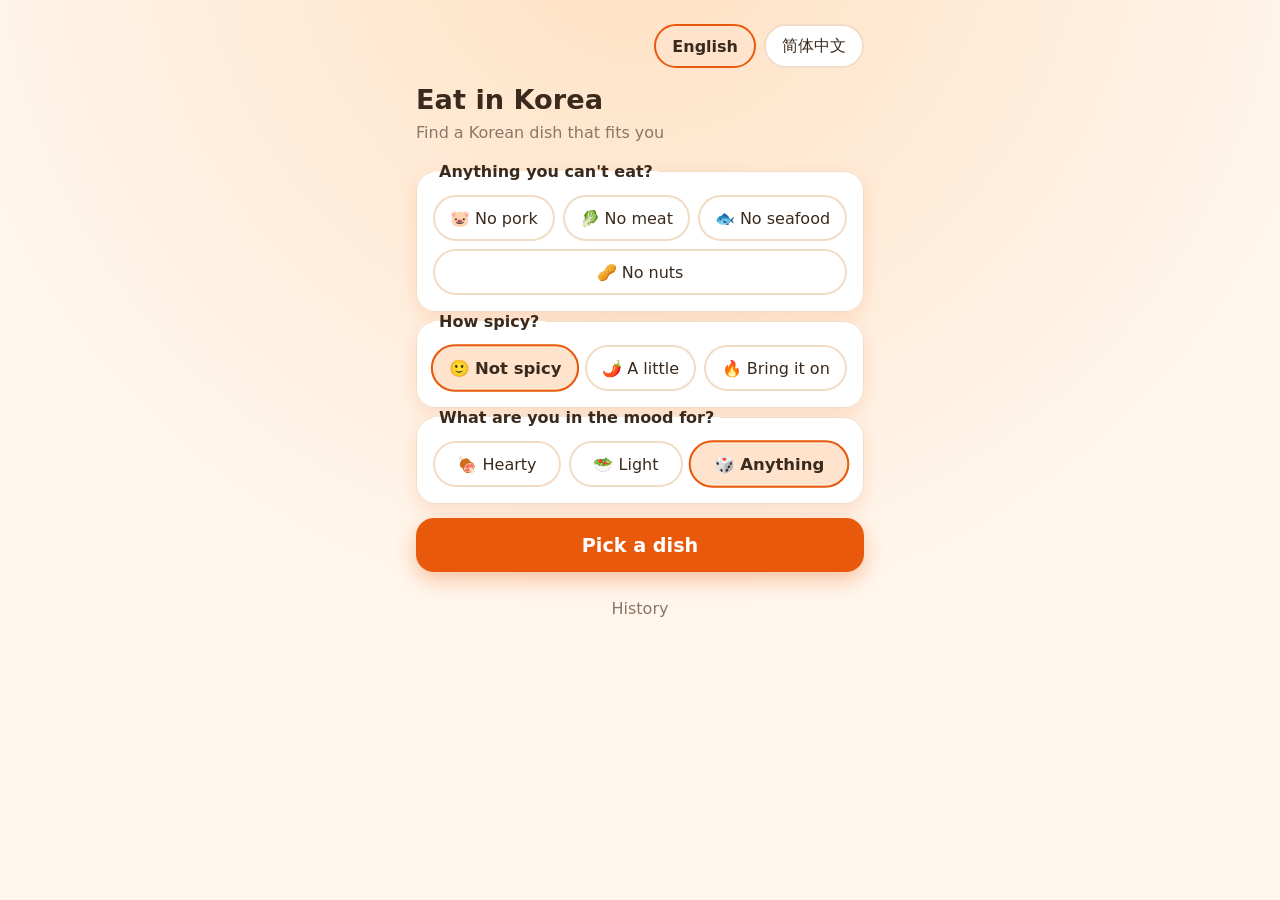
==== index.html @ f7c619ef "feat: add ask/result/staff/history screens Co-Authored-By: Claude Sonnet 5.5 <noreply@anthropic.com>" ====
<!doctype html>
<html lang="en">
<head>
<meta charset="utf-8">
<meta name="viewport" content="width=device-width, initial-scale=1">
<title>Eat in Korea</title>
<meta name="theme-color" content="#fff6ec">
<link rel="stylesheet" href="style.css">
</head>
<body>
<main>
  <div class="langs" id="langs">
    <button type="button" data-lang="en" data-s="langEn"></button>
    <button type="button" data-lang="zh" data-s="langZh"></button>
  </div>

  <section id="ask">
    <h1 id="ask-title" tabindex="-1" data-s="title"></h1>
    <p class="sub" data-s="subtitle"></p>
    <div id="questions"></div>
    <button id="go" class="primary" data-s="go"></button>
    <button id="to-history" class="link" data-s="historyLink"></button>
  </section>

  <section id="result" hidden>
    <div id="menu" class="menu">
      <span class="tag" data-s="pickedTag"></span>
      <div id="menu-emoji" class="emoji" aria-hidden="true"></div>
      <h2 id="menu-name" tabindex="-1"></h2>
      <p class="ko" id="menu-ko"></p>
      <p class="spice" id="menu-spice"></p>
      <p class="contains" data-s="contains"></p>
      <ul class="tags" id="menu-tags"></ul>
      <p class="desc" id="menu-desc"></p>
    </div>
    <div id="no-match" class="menu" hidden>
      <div class="emoji" aria-hidden="true">🤔</div>
      <h2 id="no-match-title" tabindex="-1" data-s="noMatch"></h2>
      <p class="desc" data-s="noMatchHint"></p>
    </div>
    <p class="disclaimer" data-s="disclaimer"></p>
    <button id="staff-btn" class="primary" data-s="showStaff"></button>
    <button id="nearby" data-s="findNearby"></button>
    <button id="another" data-s="another"></button>
    <button id="back" class="link" data-s="back"></button>
  </section>

  <section id="staff" hidden lang="ko">
    <h1 id="staff-dish" tabindex="-1"></h1>
    <p class="order" id="staff-order"></p>
    <ul id="staff-notes"></ul>
    <button id="staff-back" class="link" data-s="staffBack"></button>
  </section>

  <section id="history" hidden>
    <h1 id="history-title" tabindex="-1" data-s="historyTitle"></h1>
    <ul id="history-list"></ul>
    <p id="history-empty" data-s="noHistory"></p>
    <button id="history-back" class="link" data-s="back"></button>
  </section>
</main>
<script src="strings.js"></script>
<script src="menus.js"></script>
<script src="logic.js"></script>
<script src="app.js"></script>
</body>
</html>
---- style.css ----
:root {
  --bg: #fff6ec; --glow: #ffe0c2; --fg: #3a2a1d; --muted: #8b7766;
  --accent: #e8590c; --accent-fg: #fff; --accent-soft: #ffe3cc;
  --card: #fff; --card-border: #f1dcc6;
  --shadow: 0 6px 18px rgba(232, 89, 12, .14);
  color-scheme: light dark;
}
@media (prefers-color-scheme: dark) {
  :root {
    --bg: #1f1812; --glow: #3a2416; --fg: #f6ece2; --muted: #b4a191;
    --accent-soft: #5a3420;
    --card: #2b221b; --card-border: #43372c;
    --shadow: 0 6px 18px rgba(0, 0, 0, .35);
  }
}
* { box-sizing: border-box; }
[hidden] { display: none !important; }
body {
  margin: 0; min-height: 100vh; color: var(--fg);
  background: radial-gradient(circle at 50% -10%, var(--glow), var(--bg) 60%) no-repeat var(--bg);
  font-family: system-ui, -apple-system, "Apple SD Gothic Neo", "Malgun Gothic", sans-serif;
}
main { max-width: 480px; margin: 0 auto; padding: 24px 16px 40px; }
section { display: flex; flex-direction: column; gap: 14px; }
h1 { font-size: 1.7rem; margin: 8px 0 0; }
.sub { margin: -6px 0 6px; color: var(--muted); }

fieldset {
  border: 1px solid var(--card-border); border-radius: 20px; background: var(--card);
  box-shadow: var(--shadow); padding: 14px 16px 16px; margin: 0;
}
legend { font-weight: 700; padding: 0 6px; }
.chips { display: flex; flex-wrap: wrap; gap: 8px; }
.chips button {
  flex: 1 1 auto; min-height: 46px; padding: 0 14px; font-size: 1rem;
  border: 2px solid var(--card-border); border-radius: 999px;
  background: var(--card); color: var(--fg);
  transition: transform .12s, background-color .12s, border-color .12s;
}
.chips button[aria-pressed="true"] {
  background: var(--accent-soft); border-color: var(--accent); font-weight: 700; transform: scale(1.03);
}

button { font: inherit; cursor: pointer; }
section > button {
  min-height: 54px; font-size: 1.1rem; border-radius: 18px;
  border: 2px solid var(--card-border); background: var(--card); color: var(--fg);
  box-shadow: var(--shadow); transition: transform .12s;
}
section > button:active { transform: scale(.97); }
/* Bold 19px text on #e8590c: contrast 3.6:1, above the 3:1 AA bar for large text. */
section > button.primary {
  background: var(--accent); color: var(--accent-fg); border: 0;
  font-size: 1.2rem; font-weight: 800; box-shadow: 0 8px 20px rgba(232, 89, 12, .32);
}
section > button.link { min-height: 44px; background: none; border: 0; box-shadow: none; color: var(--muted); font-size: 1rem; }
button:disabled { opacity: .5; }
button:focus-visible { outline: 3px solid var(--accent); outline-offset: 2px; }
[tabindex="-1"]:focus { outline: none; }

.menu { text-align: center; padding: 28px 0 8px; }
.tag { display: inline-block; margin: 0 0 18px; padding: 4px 14px; border-radius: 999px; background: var(--accent-soft); font-size: .9rem; font-weight: 700; }
.emoji {
  display: grid; place-items: center; width: 9rem; height: 9rem; margin: 0 auto;
  font-size: 5.5rem; line-height: 1; border-radius: 50%;
  background: var(--accent-soft); box-shadow: var(--shadow);
}
.pop .emoji { animation: pop .55s cubic-bezier(.3, 1.4, .5, 1); }
@keyframes pop {
  0% { transform: scale(.3) rotate(-14deg); opacity: 0; }
  60% { transform: scale(1.12) rotate(5deg); opacity: 1; }
  100% { transform: scale(1) rotate(0); }
}
@media (prefers-reduced-motion: reduce) { .pop .emoji { animation: none; } }
.menu h2 { font-size: 2.3rem; margin: 20px 0 0; overflow-wrap: anywhere; }
#notice { text-align: center; color: var(--muted); min-height: 1.5em; margin: 0; }
.copy-text { user-select: all; -webkit-user-select: all; font-weight: 700; color: var(--fg); padding: 2px 6px; border: 1px dashed var(--card-border); }

#history-list { list-style: none; padding: 0; margin: 0; display: flex; flex-direction: column; gap: 10px; }
#history-list li {
  display: flex; align-items: center; gap: 8px; padding: 4px 8px 4px 16px;
  background: var(--card); border: 1px solid var(--card-border); border-radius: 16px; box-shadow: var(--shadow);
}
#history-list .name { flex: 1; font-weight: 700; overflow-wrap: anywhere; }
#history-list time { color: var(--muted); font-size: .9rem; }
#history-list button { min-width: 44px; min-height: 44px; border: 0; background: none; color: var(--muted); font-size: 1.1rem; }
#history-empty { color: var(--muted); }

/* eat-in-korea additions */
.langs { display: flex; gap: 8px; justify-content: flex-end; margin-bottom: 8px; }
.langs button {
  min-height: 44px; padding: 0 16px; font-size: 1rem; border-radius: 999px;
  border: 2px solid var(--card-border); background: var(--card); color: var(--fg);
}
.langs button[aria-pressed="true"] { background: var(--accent-soft); border-color: var(--accent); font-weight: 700; }
.menu .ko { margin: 6px 0 0; color: var(--muted); font-size: 1.1rem; }
.spice { margin: 8px 0 0; font-size: 1.3rem; min-height: 1.6em; }
.contains { margin: 14px 0 0; color: var(--muted); font-size: .9rem; }
.tags { list-style: none; padding: 0; margin: 6px 0 0; display: flex; flex-wrap: wrap; gap: 6px; justify-content: center; }
.tags li { padding: 4px 12px; border-radius: 999px; background: var(--card); border: 1px solid var(--card-border); font-size: .95rem; }
.desc { margin: 14px 0 0; line-height: 1.5; }
.disclaimer { margin: 0; padding: 12px 14px; border-radius: 14px; background: var(--card); border: 1px solid var(--card-border); color: var(--muted); font-size: .9rem; line-height: 1.45; }
#no-match .emoji { margin-bottom: 16px; }
#staff { background: #fff; color: #000; margin: -24px -16px -40px; padding: 24px 16px 40px; min-height: 100vh; }
#staff h1 { font-size: 3.2rem; line-height: 1.2; margin: 12px 0 0; overflow-wrap: anywhere; }
#staff .order { font-size: 2.2rem; font-weight: 700; margin: 0; }
#staff ul { list-style: none; padding: 0; margin: 0; display: flex; flex-direction: column; gap: 14px; }
#staff li { font-size: 1.7rem; line-height: 1.4; padding-top: 14px; border-top: 2px solid #ddd; }
#staff > button.link { color: #444; }
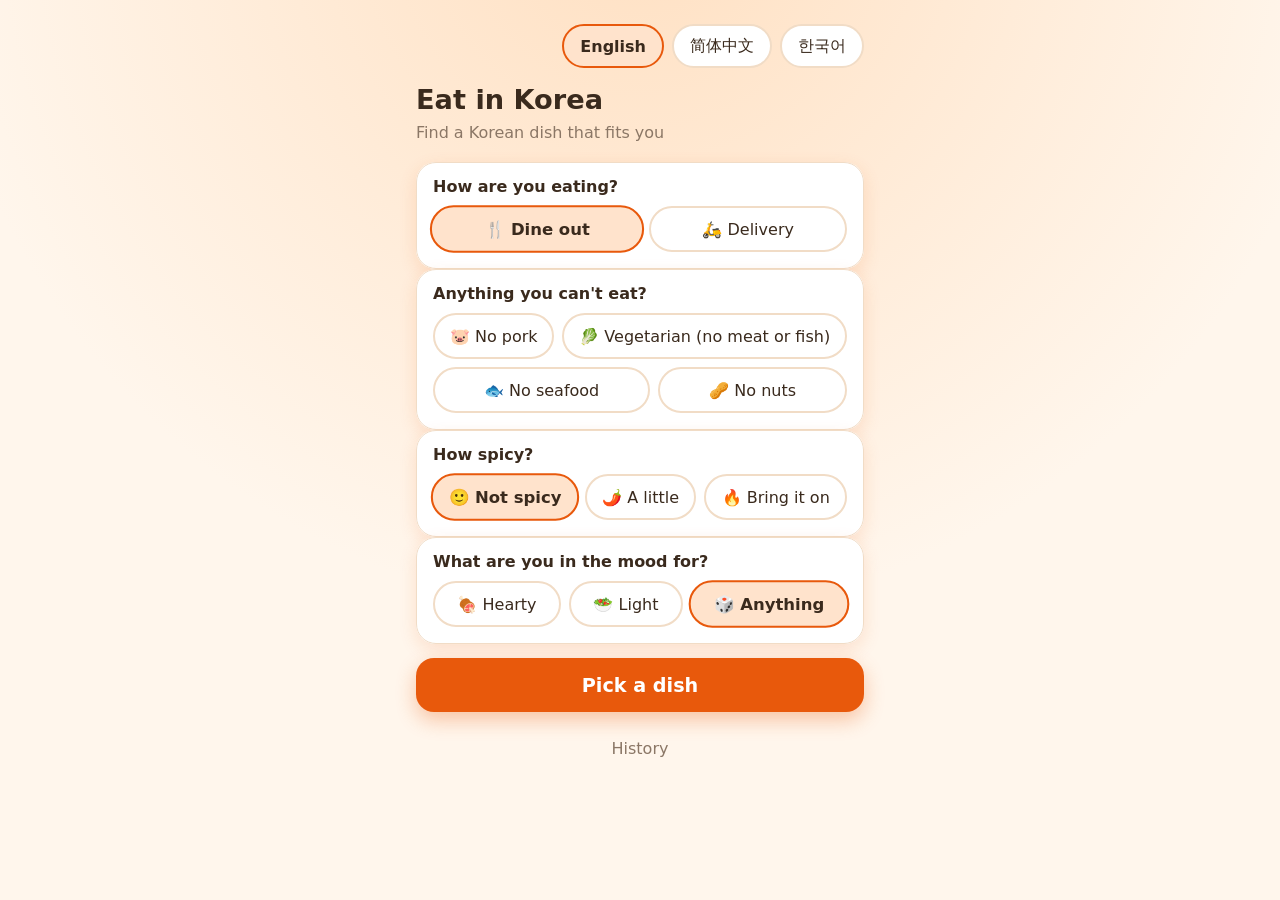
==== commit b8deab8d: "feat: Korean UI, delivery shortcuts, card title fix Co-Authored-By: Claude Sonnet 5.5 <noreply@anthr" ====
--- a/index.html
+++ b/index.html
@@ -5,6 +5,8 @@
 <meta name="viewport" content="width=device-width, initial-scale=1">
 <title>Eat in Korea</title>
 <meta name="theme-color" content="#fff6ec">
+<link rel="manifest" href="manifest.json">
+<link rel="apple-touch-icon" href="icon-192.png">
 <link rel="stylesheet" href="style.css">
 </head>
 <body>
@@ -12,6 +14,7 @@
   <div class="langs" id="langs">
     <button type="button" data-lang="en" data-s="langEn"></button>
     <button type="button" data-lang="zh" data-s="langZh"></button>
+    <button type="button" data-lang="ko" data-s="langKo"></button>
   </div>
 
   <section id="ask">
@@ -41,6 +44,9 @@
     <p class="disclaimer" data-s="disclaimer"></p>
     <button id="staff-btn" class="primary" data-s="showStaff"></button>
     <button id="nearby" data-s="findNearby"></button>
+    <button id="delivery-coupang" class="primary" data-s="deliveryCoupang"></button>
+    <button id="delivery-baemin" data-s="deliveryBaemin"></button>
+    <p id="delivery-hint" class="hint" aria-live="polite"></p>
     <button id="another" data-s="another"></button>
     <button id="back" class="link" data-s="back"></button>
   </section>
--- a/style.css
+++ b/style.css
@@ -29,8 +29,9 @@
   border: 1px solid var(--card-border); border-radius: 20px; background: var(--card);
   box-shadow: var(--shadow); padding: 14px 16px 16px; margin: 0;
 }
-legend { font-weight: 700; padding: 0 6px; }
-.chips { display: flex; flex-wrap: wrap; gap: 8px; }
+/* A floated legend sits inside the card instead of straddling its top border. */
+legend { float: left; width: 100%; padding: 0; margin-bottom: 10px; font-weight: 700; }
+.chips { clear: both; display: flex; flex-wrap: wrap; gap: 8px; }
 .chips button {
   flex: 1 1 auto; min-height: 46px; padding: 0 14px; font-size: 1rem;
   border: 2px solid var(--card-border); border-radius: 999px;
@@ -54,7 +55,6 @@
   font-size: 1.2rem; font-weight: 800; box-shadow: 0 8px 20px rgba(232, 89, 12, .32);
 }
 section > button.link { min-height: 44px; background: none; border: 0; box-shadow: none; color: var(--muted); font-size: 1rem; }
-button:disabled { opacity: .5; }
 button:focus-visible { outline: 3px solid var(--accent); outline-offset: 2px; }
 [tabindex="-1"]:focus { outline: none; }
 
@@ -73,8 +73,6 @@
 }
 @media (prefers-reduced-motion: reduce) { .pop .emoji { animation: none; } }
 .menu h2 { font-size: 2.3rem; margin: 20px 0 0; overflow-wrap: anywhere; }
-#notice { text-align: center; color: var(--muted); min-height: 1.5em; margin: 0; }
-.copy-text { user-select: all; -webkit-user-select: all; font-weight: 700; color: var(--fg); padding: 2px 6px; border: 1px dashed var(--card-border); }
 
 #history-list { list-style: none; padding: 0; margin: 0; display: flex; flex-direction: column; gap: 10px; }
 #history-list li {
@@ -93,6 +91,9 @@
   border: 2px solid var(--card-border); background: var(--card); color: var(--fg);
 }
 .langs button[aria-pressed="true"] { background: var(--accent-soft); border-color: var(--accent); font-weight: 700; }
+.hint { margin: 0; text-align: center; line-height: 1.5; }
+.hint:empty { display: none; }
+.hint strong { user-select: all; font-size: 1.3rem; display: block; margin-top: 4px; }
 .menu .ko { margin: 6px 0 0; color: var(--muted); font-size: 1.1rem; }
 .spice { margin: 8px 0 0; font-size: 1.3rem; min-height: 1.6em; }
 .contains { margin: 14px 0 0; color: var(--muted); font-size: .9rem; }
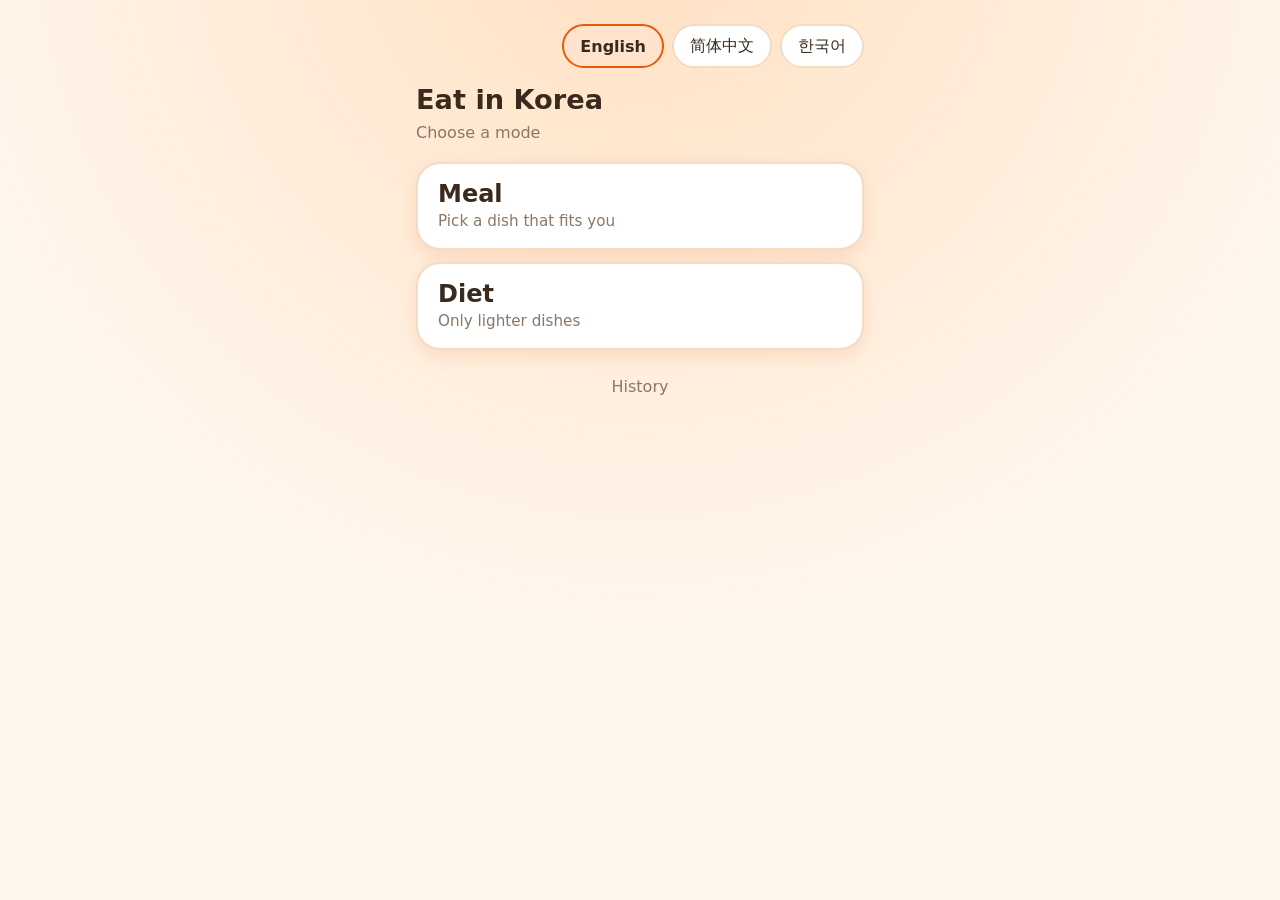
==== commit ba80cb65: "feat: home screen, modes, home cooking and diet UI Co-Authored-By: Claude Sonnet 5.5 <noreply@anthro" ====
--- a/index.html
+++ b/index.html
@@ -17,12 +17,19 @@
     <button type="button" data-lang="ko" data-s="langKo"></button>
   </div>
 
-  <section id="ask">
+  <section id="home">
+    <h1 id="home-title" tabindex="-1" data-s="title"></h1>
+    <p class="sub" data-s="pickMode"></p>
+    <div id="modes"></div>
+    <button id="home-history" class="link" data-s="historyLink"></button>
+  </section>
+
+  <section id="ask" hidden>
+    <button id="ask-back" class="link" data-s="backToModes"></button>
     <h1 id="ask-title" tabindex="-1" data-s="title"></h1>
     <p class="sub" data-s="subtitle"></p>
     <div id="questions"></div>
     <button id="go" class="primary" data-s="go"></button>
-    <button id="to-history" class="link" data-s="historyLink"></button>
   </section>
 
   <section id="result" hidden>
@@ -41,11 +48,13 @@
       <h2 id="no-match-title" tabindex="-1" data-s="noMatch"></h2>
       <p class="desc" data-s="noMatchHint"></p>
     </div>
+    <p id="diet-note" class="disclaimer diet-note" data-s="dietNote"></p>
     <p class="disclaimer" data-s="disclaimer"></p>
     <button id="staff-btn" class="primary" data-s="showStaff"></button>
     <button id="nearby" data-s="findNearby"></button>
-    <button id="delivery-coupang" class="primary" data-s="deliveryCoupang"></button>
-    <button id="delivery-baemin" data-s="deliveryBaemin"></button>
+    <button id="recipe-btn" class="primary" data-s="recipe"></button>
+    <button id="delivery-coupang" lang="ko" class="primary" data-s="deliveryCoupang"></button>
+    <button id="delivery-baemin" lang="ko" data-s="deliveryBaemin"></button>
     <p id="delivery-hint" class="hint" aria-live="polite"></p>
     <button id="another" data-s="another"></button>
     <button id="back" class="link" data-s="back"></button>
@@ -67,6 +76,7 @@
 </main>
 <script src="strings.js"></script>
 <script src="menus.js"></script>
+<script src="modes.js"></script>
 <script src="logic.js"></script>
 <script src="app.js"></script>
 </body>
--- a/style.css
+++ b/style.css
@@ -108,3 +108,17 @@
 #staff ul { list-style: none; padding: 0; margin: 0; display: flex; flex-direction: column; gap: 14px; }
 #staff li { font-size: 1.7rem; line-height: 1.4; padding-top: 14px; border-top: 2px solid #ddd; }
 #staff > button.link { color: #444; }
+
+/* modes */
+#modes { display: flex; flex-direction: column; gap: 12px; }
+.mode-card {
+  display: flex; flex-direction: column; gap: 4px; align-items: flex-start; text-align: left;
+  min-height: 88px; padding: 16px 20px; border-radius: 24px;
+  border: 2px solid var(--card-border); background: var(--card); color: var(--fg);
+  box-shadow: var(--shadow); transition: transform .12s;
+}
+.mode-card:active { transform: scale(.97); }
+.mode-name { font-size: 1.5rem; font-weight: 800; }
+.mode-desc { font-size: .95rem; color: var(--muted); }
+.diet-note { border-color: var(--accent); background: var(--accent-soft); color: var(--fg); font-weight: 600; }
+#ask > button.link { align-self: flex-start; }
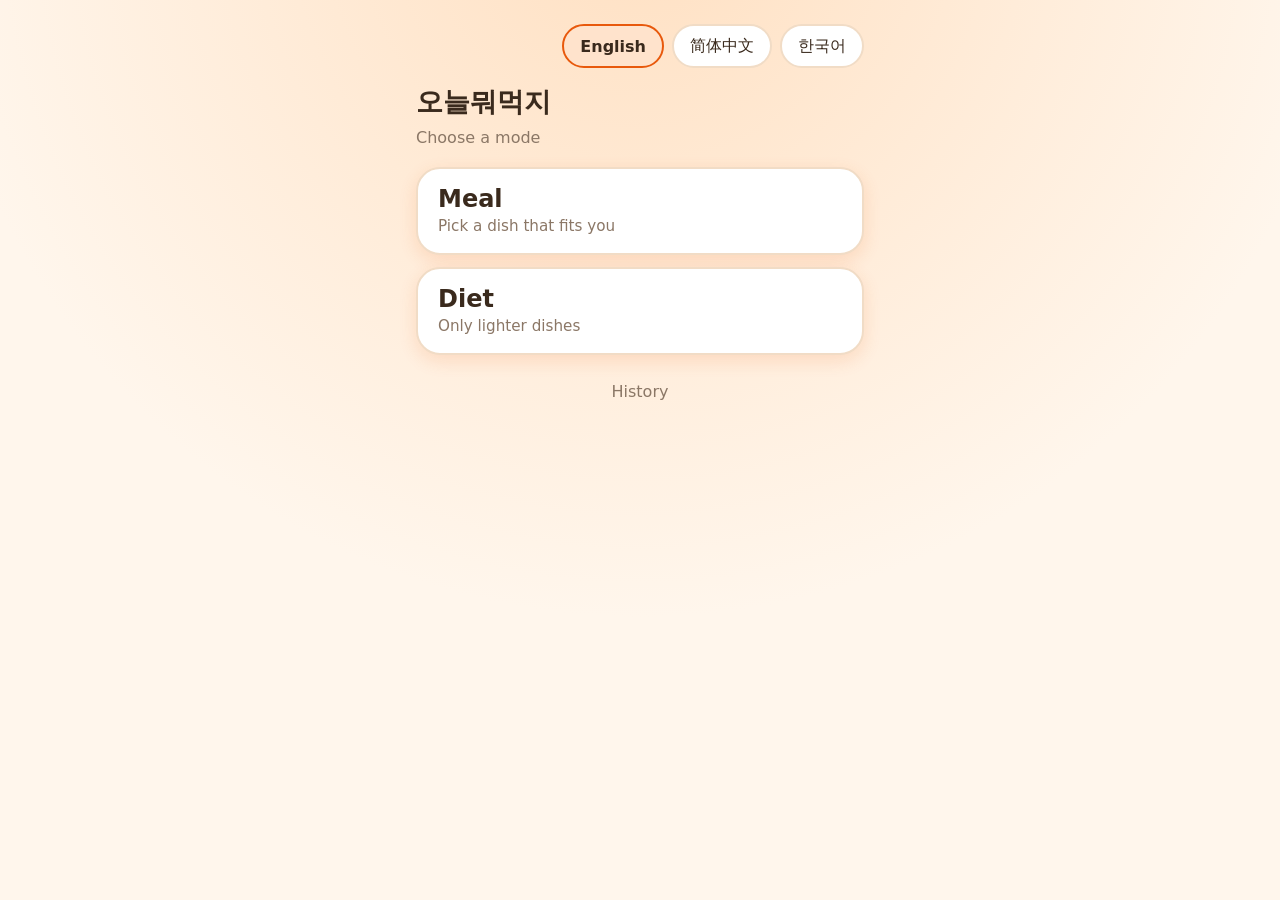
==== commit 8a44eba8: "feat: rename app to 오늘뭐먹지 in all languages, bump cache to eik-v9 Co-Authored-By: Claude Sonnet 5.5 <" ====
--- a/index.html
+++ b/index.html
@@ -3,7 +3,7 @@
 <head>
 <meta charset="utf-8">
 <meta name="viewport" content="width=device-width, initial-scale=1">
-<title>Eat in Korea</title>
+<title>오늘뭐먹지</title>
 <meta name="theme-color" content="#fff6ec">
 <link rel="manifest" href="manifest.json">
 <link rel="apple-touch-icon" href="icon-192.png">
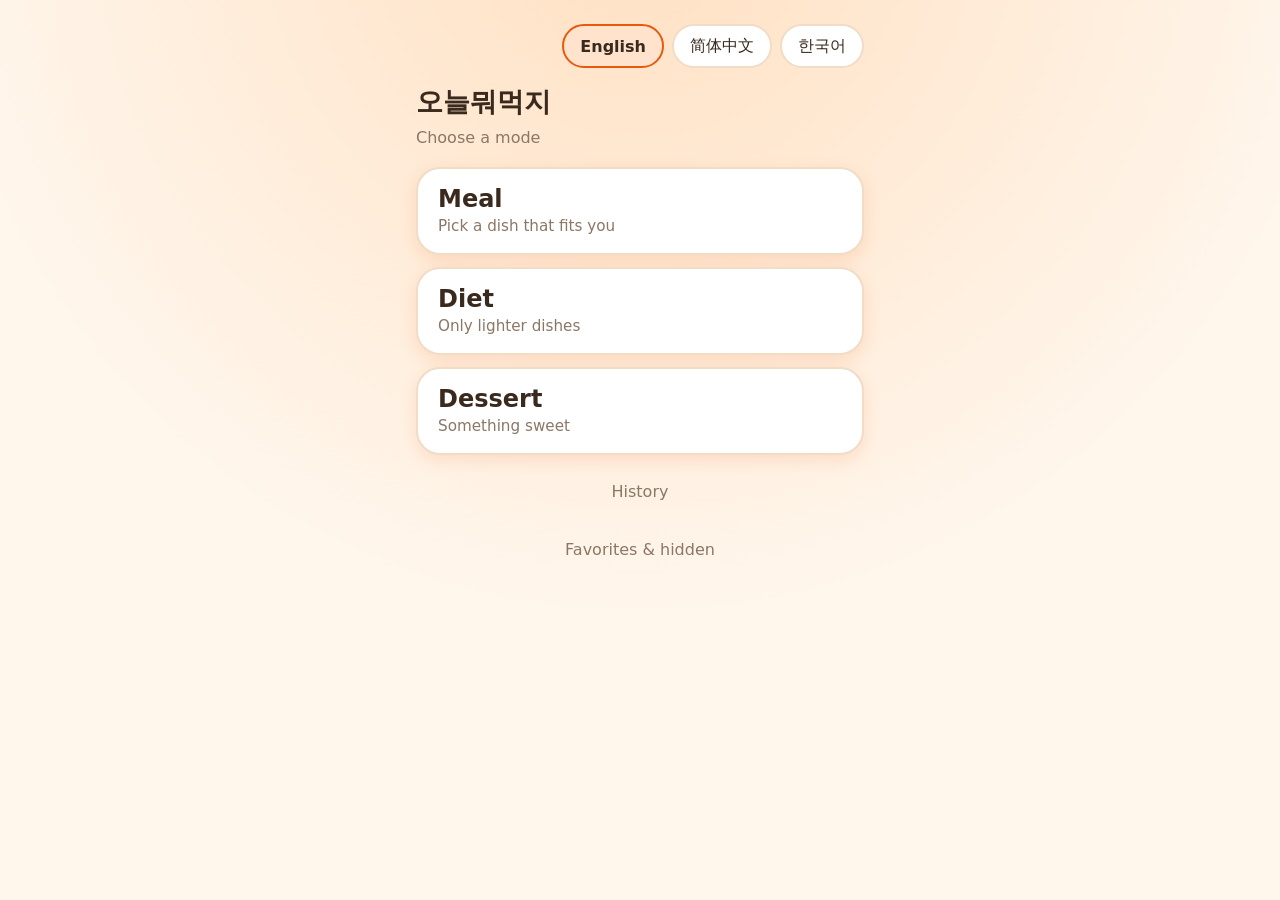
==== commit 9929098d: "feat: favorites and never-show buttons with a manage screen Co-Authored-By: Claude Sonnet 5.5 <norep" ====
--- a/index.html
+++ b/index.html
@@ -22,6 +22,7 @@
     <p class="sub" data-s="pickMode"></p>
     <div id="modes"></div>
     <button id="home-history" class="link" data-s="historyLink"></button>
+    <button id="home-favs" class="link" data-s="favLink"></button>
   </section>
 
   <section id="ask" hidden>
@@ -42,6 +43,10 @@
       <p class="contains" data-s="contains"></p>
       <ul class="tags" id="menu-tags"></ul>
       <p class="desc" id="menu-desc"></p>
+      <div class="marks">
+        <button type="button" id="mark-fav" aria-pressed="false" data-s="markFav"></button>
+        <button type="button" id="mark-block" aria-pressed="false" data-s="markBlock"></button>
+      </div>
     </div>
     <div id="no-match" class="menu" hidden>
       <div class="emoji" aria-hidden="true">🤔</div>
@@ -73,6 +78,16 @@
     <p id="history-empty" data-s="noHistory"></p>
     <button id="history-back" class="link" data-s="back"></button>
   </section>
+  <section id="favs" hidden>
+    <h1 id="favs-title" tabindex="-1" data-s="favTitle"></h1>
+    <h2 data-s="favHeading"></h2>
+    <ul id="fav-list" class="mark-list"></ul>
+    <p id="fav-empty" data-s="noFav"></p>
+    <h2 data-s="blockedHeading"></h2>
+    <ul id="block-list" class="mark-list"></ul>
+    <p id="block-empty" data-s="noBlocked"></p>
+    <button id="favs-back" class="link" data-s="back"></button>
+  </section>
 </main>
 <script src="strings.js"></script>
 <script src="menus.js"></script>
--- a/style.css
+++ b/style.css
@@ -74,15 +74,15 @@
 @media (prefers-reduced-motion: reduce) { .pop .emoji { animation: none; } }
 .menu h2 { font-size: 2.3rem; margin: 20px 0 0; overflow-wrap: anywhere; }
 
-#history-list { list-style: none; padding: 0; margin: 0; display: flex; flex-direction: column; gap: 10px; }
-#history-list li {
+#history-list, .mark-list { list-style: none; padding: 0; margin: 0; display: flex; flex-direction: column; gap: 10px; }
+#history-list li, .mark-list li {
   display: flex; align-items: center; gap: 8px; padding: 4px 8px 4px 16px;
   background: var(--card); border: 1px solid var(--card-border); border-radius: 16px; box-shadow: var(--shadow);
 }
-#history-list .name { flex: 1; font-weight: 700; overflow-wrap: anywhere; }
+#history-list .name, .mark-list .name { flex: 1; font-weight: 700; overflow-wrap: anywhere; }
 #history-list time { color: var(--muted); font-size: .9rem; }
-#history-list button { min-width: 44px; min-height: 44px; border: 0; background: none; color: var(--muted); font-size: 1.1rem; }
-#history-empty { color: var(--muted); }
+#history-list button, .mark-list button { min-width: 44px; min-height: 44px; border: 0; background: none; color: var(--muted); font-size: 1.1rem; }
+#history-empty, #fav-empty, #block-empty { color: var(--muted); }
 
 /* eat-in-korea additions */
 .langs { display: flex; gap: 8px; justify-content: flex-end; margin-bottom: 8px; }
@@ -122,3 +122,12 @@
 .mode-desc { font-size: .95rem; color: var(--muted); }
 .diet-note { border-color: var(--accent); background: var(--accent-soft); color: var(--fg); font-weight: 600; }
 #ask > button.link { align-self: flex-start; }
+
+/* favorites / blocked */
+.marks { display: flex; gap: 10px; justify-content: center; margin-top: 18px; }
+.marks button {
+  min-height: 44px; padding: 0 16px; font-size: 1rem; border-radius: 999px;
+  border: 2px solid var(--card-border); background: var(--card); color: var(--fg);
+}
+.marks button[aria-pressed="true"] { background: var(--accent-soft); border-color: var(--accent); font-weight: 700; }
+#favs h2 { font-size: 1.2rem; margin: 20px 0 8px; }
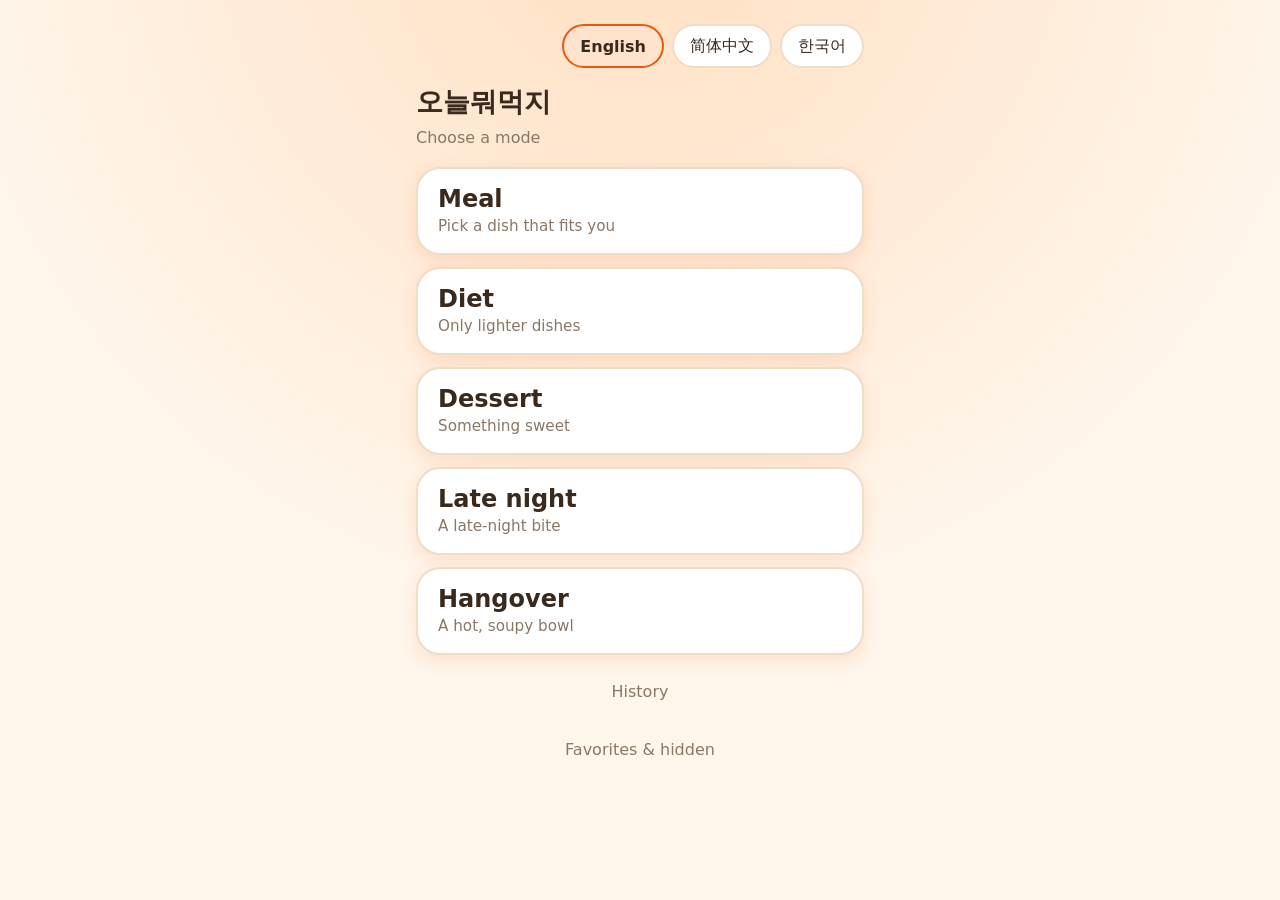
==== commit 04dc736c: "feat: quick pick, roulette reveal, hangover-veg reason, unblock all, claim-free hangover copy - home" ====
--- a/index.html
+++ b/index.html
@@ -20,6 +20,7 @@
   <section id="home">
     <h1 id="home-title" tabindex="-1" data-s="title"></h1>
     <p class="sub" data-s="pickMode"></p>
+    <button id="home-quick" class="primary" hidden data-s="quickPick"></button>
     <div id="modes"></div>
     <button id="home-history" class="link" data-s="historyLink"></button>
     <button id="home-favs" class="link" data-s="favLink"></button>
@@ -51,7 +52,7 @@
     <div id="no-match" class="menu" hidden>
       <div class="emoji" aria-hidden="true">🤔</div>
       <h2 id="no-match-title" tabindex="-1" data-s="noMatch"></h2>
-      <p class="desc" data-s="noMatchHint"></p>
+      <p class="desc" id="no-match-hint"></p>
     </div>
     <p id="diet-note" class="disclaimer diet-note" data-s="dietNote"></p>
     <p class="disclaimer" data-s="disclaimer"></p>
@@ -86,6 +87,7 @@
     <h2 data-s="blockedHeading"></h2>
     <ul id="block-list" class="mark-list"></ul>
     <p id="block-empty" data-s="noBlocked"></p>
+    <button id="unblock-all" type="button" hidden></button>
     <button id="favs-back" class="link" data-s="back"></button>
   </section>
 </main>
--- a/style.css
+++ b/style.css
@@ -72,6 +72,8 @@
   100% { transform: scale(1) rotate(0); }
 }
 @media (prefers-reduced-motion: reduce) { .pop .emoji { animation: none; } }
+/* roulette: only the spinning emoji shows until the result is revealed */
+#result.spinning .menu > :not(.emoji), #result.spinning > :not(.menu) { visibility: hidden; }
 .menu h2 { font-size: 2.3rem; margin: 20px 0 0; overflow-wrap: anywhere; }
 
 #history-list, .mark-list { list-style: none; padding: 0; margin: 0; display: flex; flex-direction: column; gap: 10px; }
@@ -130,4 +132,6 @@
   border: 2px solid var(--card-border); background: var(--card); color: var(--fg);
 }
 .marks button[aria-pressed="true"] { background: var(--accent-soft); border-color: var(--accent); font-weight: 700; }
+#unblock-all { min-height: 44px; padding: 0 16px; margin-top: 8px; border-radius: 999px; border: 2px solid var(--card-border); background: var(--card); color: var(--fg); font-size: 1rem; }
+#unblock-all[data-confirm] { border-color: var(--accent); background: var(--accent-soft); font-weight: 700; }
 #favs h2 { font-size: 1.2rem; margin: 20px 0 8px; }
